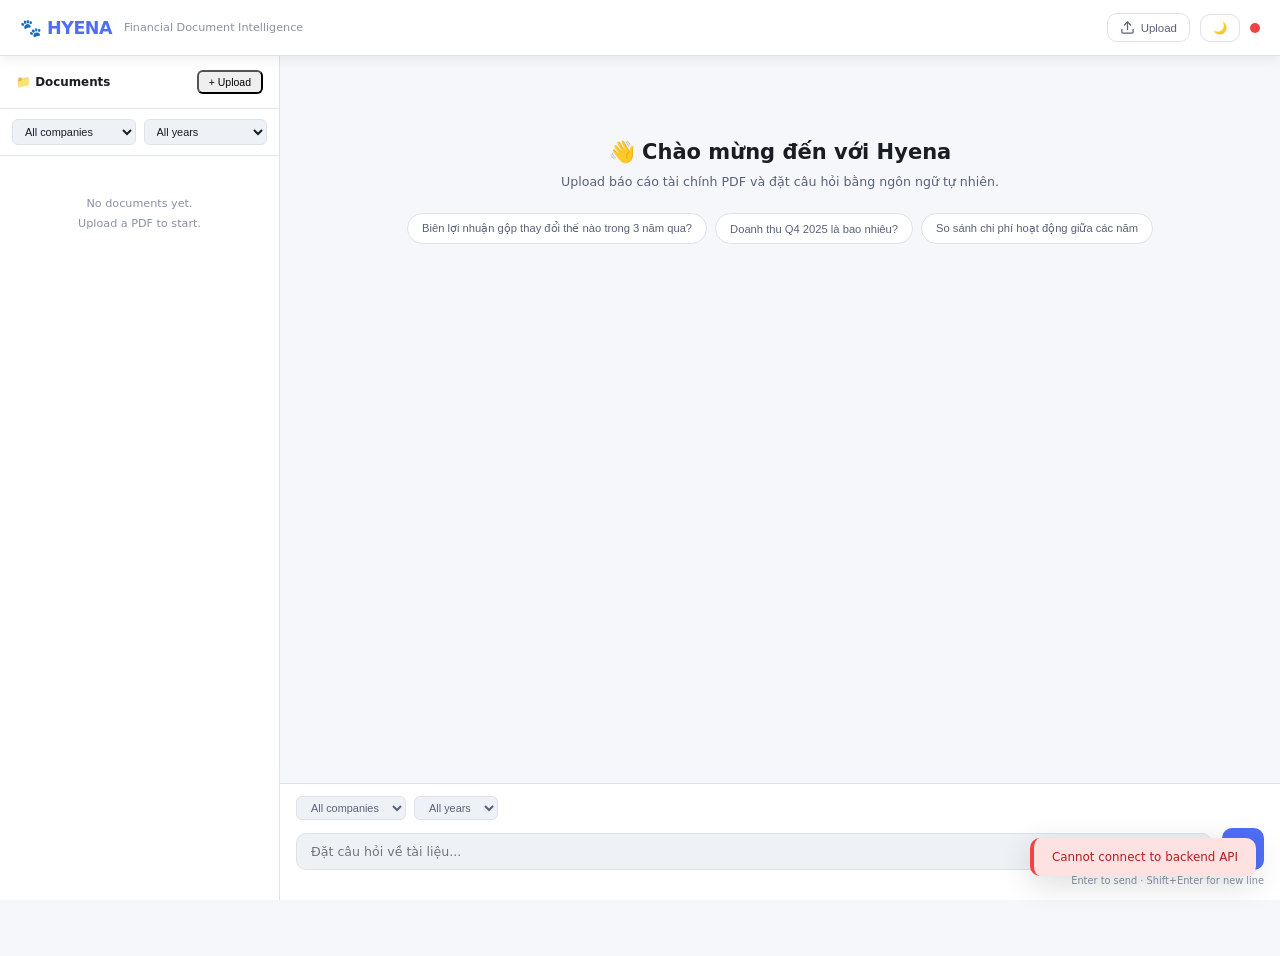
==== frontend/index.html @ 8129aebb "add: frontend" ====
<!DOCTYPE html>
<html lang="vi">
<head>
  <meta charset="UTF-8" />
  <meta name="viewport" content="width=device-width, initial-scale=1.0" />
  <title>� Hyena — Financial Document Intelligence</title>
  <link rel="stylesheet" href="css/style.css" />
  <link rel="stylesheet" href="css/components.css" />
</head>
<body class="light">

<!-- ═══════════════════════════════════════════════ HEADER ══ -->
<header class="topbar">
  <div class="topbar-left">
    <span class="logo">🐾 HYENA</span>
    <span class="tagline">Financial Document Intelligence</span>
  </div>
  <div class="topbar-right">
    <button class="btn-icon" id="btn-upload-header" title="Upload PDF">
      <svg viewBox="0 0 24 24"><path d="M21 15v4a2 2 0 0 1-2 2H5a2 2 0 0 1-2-2v-4"/><polyline points="17 8 12 3 7 8"/><line x1="12" y1="3" x2="12" y2="15"/></svg>
      Upload
    </button>
    <button class="btn-icon" id="btn-theme" title="Toggle theme">🌙</button>
    <div id="system-status" class="status-dot dot-checking" title="Checking system..."></div>
  </div>
</header>

<!-- ═══════════════════════════════════════════════ MAIN ══ -->
<main class="layout">

  <!-- ─────────────────── SIDEBAR ─── -->
  <aside class="sidebar" id="sidebar">
    <div class="sidebar-header">
      <span>📁 Documents</span>
      <button class="btn-sm" id="btn-upload-sidebar">+ Upload</button>
    </div>

    <div class="filter-bar">
      <select id="filter-company">
        <option value="">All companies</option>
      </select>
      <select id="filter-year">
        <option value="">All years</option>
      </select>
    </div>

    <div id="doc-list" class="doc-list">
      <div class="empty-state">No documents yet.<br/>Upload a PDF to start.</div>
    </div>
  </aside>

  <!-- ─────────────────── CHAT ─── -->
  <section class="chat-panel">
    <div id="chat-messages" class="chat-messages">
      <div class="welcome-msg">
        <h2>👋 Chào mừng đến với Hyena</h2>
        <p>Upload báo cáo tài chính PDF và đặt câu hỏi bằng ngôn ngữ tự nhiên.</p>
        <div class="example-queries">
          <button class="example-btn" data-q="Biên lợi nhuận gộp thay đổi thế nào trong 3 năm qua?">Biên lợi nhuận gộp thay đổi thế nào trong 3 năm qua?</button>
          <button class="example-btn" data-q="Doanh thu Q4 2025 là bao nhiêu?">Doanh thu Q4 2025 là bao nhiêu?</button>
          <button class="example-btn" data-q="So sánh chi phí hoạt động giữa các năm">So sánh chi phí hoạt động giữa các năm</button>
        </div>
      </div>
    </div>

    <div class="chat-input-area">
      <div class="chat-filters">
        <select id="chat-company" title="Filter by company">
          <option value="">All companies</option>
        </select>
        <select id="chat-year" title="Filter by year">
          <option value="">All years</option>
        </select>
      </div>
      <div class="chat-input-row">
        <textarea id="chat-input" placeholder="Đặt câu hỏi về tài liệu..." rows="1"></textarea>
        <button id="btn-send" class="btn-send" title="Send (Enter)">
          <svg viewBox="0 0 24 24"><line x1="22" y1="2" x2="11" y2="13"/><polygon points="22 2 15 22 11 13 2 9 22 2"/></svg>
        </button>
      </div>
      <div class="chat-hint">Enter to send · Shift+Enter for new line</div>
    </div>
  </section>

</main>

<!-- ═══════════════════════════════════════════════ SOURCE VIEWER ══ -->
<div id="source-viewer" class="source-viewer hidden">
  <div class="source-viewer-header">
    <span id="source-viewer-title">📎 Sources</span>
    <button id="btn-close-sources">✕</button>
  </div>
  <div id="source-viewer-content" class="source-viewer-content"></div>
</div>

<!-- ═══════════════════════════════════════════════ UPLOAD MODAL ══ -->
<div id="upload-modal" class="modal hidden">
  <div class="modal-backdrop" id="modal-backdrop"></div>
  <div class="modal-box">
    <div class="modal-header">
      <h3>📄 Upload PDF</h3>
      <button id="btn-close-modal">✕</button>
    </div>

    <div id="drop-zone" class="drop-zone">
      <div class="drop-zone-inner">
        <svg viewBox="0 0 24 24" class="drop-icon"><path d="M21 15v4a2 2 0 0 1-2 2H5a2 2 0 0 1-2-2v-4"/><polyline points="17 8 12 3 7 8"/><line x1="12" y1="3" x2="12" y2="15"/></svg>
        <p>Kéo thả PDF vào đây</p>
        <span>hoặc</span>
        <label class="btn-primary btn-sm file-label">
          Chọn file
          <input type="file" id="file-input" accept=".pdf" hidden />
        </label>
      </div>
    </div>

    <div id="upload-form" class="upload-form hidden">
      <div id="selected-file" class="selected-file"></div>
      <div class="form-row">
        <label>Công ty *</label>
        <input type="text" id="input-company" placeholder="Vinamilk" required />
      </div>
      <div class="form-row">
        <label>Năm *</label>
        <input type="number" id="input-year" placeholder="2025" min="2000" max="2030" required />
      </div>
      <div class="form-row">
        <label>Quý</label>
        <select id="input-quarter">
          <option value="">Cả năm</option>
          <option value="Q1">Q1</option>
          <option value="Q2">Q2</option>
          <option value="Q3">Q3</option>
          <option value="Q4">Q4</option>
        </select>
      </div>
      <div class="form-actions">
        <button id="btn-cancel-upload" class="btn-secondary">Huỷ</button>
        <button id="btn-submit-upload" class="btn-primary">🚀 Upload & Process</button>
      </div>
    </div>

    <div id="upload-progress" class="upload-progress hidden">
      <div class="progress-icon">⏳</div>
      <p id="upload-status-text">Đang upload...</p>
      <div class="progress-bar-wrap"><div id="progress-bar" class="progress-bar"></div></div>
      <p id="upload-doc-id" class="upload-doc-id"></p>
    </div>
  </div>
</div>

<!-- ═══════════════════════════════════════════════ TOAST ══ -->
<div id="toast-container" class="toast-container"></div>

<script src="js/utils.js"></script>
<script src="js/api.js"></script>
<script src="js/upload.js"></script>
<script src="js/chat.js"></script>
<script src="js/app.js"></script>
</body>
</html>
---- frontend/css/style.css ----
/* ═══════════════════════════════════════ RESET & TOKENS ══ */
*, *::before, *::after { box-sizing: border-box; margin: 0; padding: 0; }

:root {
  --bg:        #f5f7fa;
  --bg2:       #ffffff;
  --bg3:       #eef1f6;
  --border:    #dde1ea;
  --text:      #1a1d23;
  --text2:     #5a6278;
  --text3:     #8891a8;
  --primary:   #4f6ef7;
  --primary-h: #3a58e0;
  --success:   #22c55e;
  --warning:   #f59e0b;
  --error:     #ef4444;
  --radius:    10px;
  --shadow:    0 2px 12px rgba(0,0,0,.08);
  --shadow-lg: 0 8px 32px rgba(0,0,0,.14);
  --transition: 0.18s ease;
  --sidebar-w: 280px;
  --topbar-h:  56px;
  --font:      'Inter', system-ui, -apple-system, sans-serif;
}

body.dark {
  --bg:        #0f1117;
  --bg2:       #1a1d27;
  --bg3:       #22263a;
  --border:    #2e3347;
  --text:      #e8eaf0;
  --text2:     #9aa0b8;
  --text3:     #5a6278;
  --shadow:    0 2px 12px rgba(0,0,0,.3);
  --shadow-lg: 0 8px 32px rgba(0,0,0,.5);
}

html { font-size: 14px; }
body { font-family: var(--font); background: var(--bg); color: var(--text); height: 100vh; overflow: hidden; }

/* ═══════════════════════════════════════ SCROLLBAR ══ */
::-webkit-scrollbar { width: 6px; height: 6px; }
::-webkit-scrollbar-track { background: transparent; }
::-webkit-scrollbar-thumb { background: var(--border); border-radius: 3px; }

/* ═══════════════════════════════════════ TOPBAR ══ */
.topbar {
  height: var(--topbar-h);
  background: var(--bg2);
  border-bottom: 1px solid var(--border);
  display: flex;
  align-items: center;
  justify-content: space-between;
  padding: 0 20px;
  position: fixed; top: 0; left: 0; right: 0; z-index: 100;
  box-shadow: var(--shadow);
}

.topbar-left { display: flex; align-items: center; gap: 12px; }
.logo { font-size: 1.25rem; font-weight: 700; color: var(--primary); letter-spacing: -0.5px; }
.tagline { font-size: 0.8rem; color: var(--text3); display: none; }
@media (min-width: 640px) { .tagline { display: block; } }

.topbar-right { display: flex; align-items: center; gap: 10px; }

/* ═══════════════════════════════════════ LAYOUT ══ */
.layout {
  display: flex;
  height: calc(100vh - var(--topbar-h));
  margin-top: var(--topbar-h);
}

/* ═══════════════════════════════════════ SIDEBAR ══ */
.sidebar {
  width: var(--sidebar-w);
  background: var(--bg2);
  border-right: 1px solid var(--border);
  display: flex;
  flex-direction: column;
  flex-shrink: 0;
  overflow: hidden;
}

.sidebar-header {
  padding: 14px 16px;
  font-weight: 600;
  font-size: 0.85rem;
  border-bottom: 1px solid var(--border);
  display: flex;
  align-items: center;
  justify-content: space-between;
  color: var(--text);
}

.filter-bar {
  padding: 10px 12px;
  display: flex;
  gap: 8px;
  border-bottom: 1px solid var(--border);
}

.filter-bar select {
  flex: 1;
  padding: 5px 8px;
  border-radius: 6px;
  border: 1px solid var(--border);
  background: var(--bg3);
  color: var(--text);
  font-size: 0.78rem;
  cursor: pointer;
}

.doc-list { flex: 1; overflow-y: auto; padding: 8px; }

/* ═══════════════════════════════════════ CHAT PANEL ══ */
.chat-panel {
  flex: 1;
  display: flex;
  flex-direction: column;
  overflow: hidden;
  background: var(--bg);
}

.chat-messages {
  flex: 1;
  overflow-y: auto;
  padding: 24px 20px;
  display: flex;
  flex-direction: column;
  gap: 16px;
}

.chat-input-area {
  border-top: 1px solid var(--border);
  background: var(--bg2);
  padding: 12px 16px 14px;
}

.chat-filters {
  display: flex;
  gap: 8px;
  margin-bottom: 8px;
}

.chat-filters select {
  padding: 4px 10px;
  border-radius: 6px;
  border: 1px solid var(--border);
  background: var(--bg3);
  color: var(--text2);
  font-size: 0.78rem;
  cursor: pointer;
}

.chat-input-row {
  display: flex;
  gap: 10px;
  align-items: flex-end;
}

.chat-input-row textarea {
  flex: 1;
  padding: 10px 14px;
  border: 1px solid var(--border);
  border-radius: var(--radius);
  background: var(--bg3);
  color: var(--text);
  font-family: var(--font);
  font-size: 0.9rem;
  resize: none;
  max-height: 120px;
  overflow-y: auto;
  transition: border-color var(--transition);
}

.chat-input-row textarea:focus {
  outline: none;
  border-color: var(--primary);
}

.chat-hint { font-size: 0.7rem; color: var(--text3); margin-top: 5px; text-align: right; }

/* ═══════════════════════════════════════ BUTTONS ══ */
.btn-primary {
  background: var(--primary);
  color: #fff;
  border: none;
  border-radius: var(--radius);
  padding: 8px 18px;
  font-size: 0.85rem;
  font-weight: 600;
  cursor: pointer;
  transition: background var(--transition);
}
.btn-primary:hover { background: var(--primary-h); }

.btn-secondary {
  background: var(--bg3);
  color: var(--text2);
  border: 1px solid var(--border);
  border-radius: var(--radius);
  padding: 8px 16px;
  font-size: 0.85rem;
  cursor: pointer;
  transition: background var(--transition);
}
.btn-secondary:hover { background: var(--border); }

.btn-sm { font-size: 0.75rem; padding: 4px 10px; border-radius: 6px; }

.btn-icon {
  display: flex; align-items: center; gap: 6px;
  background: transparent;
  border: 1px solid var(--border);
  border-radius: var(--radius);
  padding: 6px 12px;
  color: var(--text2);
  font-size: 0.82rem;
  cursor: pointer;
  transition: all var(--transition);
}
.btn-icon:hover { background: var(--bg3); color: var(--text); }
.btn-icon svg { width: 15px; height: 15px; stroke: currentColor; fill: none; stroke-width: 2; stroke-linecap: round; stroke-linejoin: round; }

.btn-send {
  width: 42px; height: 42px;
  background: var(--primary);
  color: #fff;
  border: none;
  border-radius: var(--radius);
  display: flex; align-items: center; justify-content: center;
  cursor: pointer;
  flex-shrink: 0;
  transition: background var(--transition), transform var(--transition);
}
.btn-send:hover { background: var(--primary-h); }
.btn-send:active { transform: scale(0.94); }
.btn-send svg { width: 17px; height: 17px; stroke: #fff; fill: none; stroke-width: 2; stroke-linecap: round; stroke-linejoin: round; }
.btn-send:disabled { background: var(--bg3); cursor: not-allowed; }
.btn-send:disabled svg { stroke: var(--text3); }

/* ═══════════════════════════════════════ STATUS DOT ══ */
.status-dot { width: 10px; height: 10px; border-radius: 50%; flex-shrink: 0; }
.dot-ok      { background: var(--success); box-shadow: 0 0 6px var(--success); }
.dot-error   { background: var(--error); }
.dot-checking { background: var(--warning); animation: pulse 1.5s infinite; }
@keyframes pulse { 0%,100%{opacity:1} 50%{opacity:.4} }

/* ═══════════════════════════════════════ MODAL ══ */
.modal { position: fixed; inset: 0; z-index: 200; display: flex; align-items: center; justify-content: center; }
.modal.hidden { display: none; }
.modal-backdrop { position: absolute; inset: 0; background: rgba(0,0,0,.45); backdrop-filter: blur(3px); }
.modal-box {
  position: relative; z-index: 1;
  background: var(--bg2);
  border: 1px solid var(--border);
  border-radius: 14px;
  width: 480px; max-width: 95vw;
  box-shadow: var(--shadow-lg);
  overflow: hidden;
}
.modal-header {
  padding: 16px 20px;
  border-bottom: 1px solid var(--border);
  display: flex; justify-content: space-between; align-items: center;
  font-weight: 600;
}
.modal-header button { background: none; border: none; font-size: 1.1rem; cursor: pointer; color: var(--text2); padding: 2px 6px; border-radius: 4px; }
.modal-header button:hover { background: var(--bg3); }

/* ═══════════════════════════════════════ TOAST ══ */
.toast-container { position: fixed; bottom: 24px; right: 24px; z-index: 999; display: flex; flex-direction: column; gap: 8px; }
.toast {
  padding: 12px 18px;
  border-radius: var(--radius);
  font-size: 0.85rem;
  font-weight: 500;
  box-shadow: var(--shadow-lg);
  animation: slideIn .25s ease;
  max-width: 340px;
}
.toast-success { background: #dcfce7; color: #15803d; border-left: 4px solid var(--success); }
.toast-error   { background: #fee2e2; color: #b91c1c; border-left: 4px solid var(--error); }
.toast-info    { background: #dbeafe; color: #1d4ed8; border-left: 4px solid var(--primary); }
body.dark .toast-success { background: #14532d; color: #86efac; }
body.dark .toast-error   { background: #450a0a; color: #fca5a5; }
body.dark .toast-info    { background: #1e3a5f; color: #93c5fd; }
@keyframes slideIn { from { opacity:0; transform: translateX(20px); } to { opacity:1; transform: translateX(0); } }

/* ═══════════════════════════════════════ HIDDEN ══ */
.hidden { display: none !important; }
---- frontend/css/components.css ----
/* ═══════════════════════════════════════ WELCOME ══ */
.welcome-msg {
  text-align: center;
  padding: 60px 20px 40px;
  color: var(--text2);
}
.welcome-msg h2 { font-size: 1.5rem; margin-bottom: 10px; color: var(--text); }
.welcome-msg p  { font-size: 0.9rem; margin-bottom: 24px; }

.example-queries { display: flex; flex-wrap: wrap; gap: 8px; justify-content: center; }
.example-btn {
  padding: 8px 14px;
  border: 1px solid var(--border);
  border-radius: 20px;
  background: var(--bg2);
  color: var(--text2);
  font-size: 0.8rem;
  cursor: pointer;
  transition: all var(--transition);
}
.example-btn:hover { border-color: var(--primary); color: var(--primary); background: var(--bg3); }

/* ═══════════════════════════════════════ CHAT BUBBLES ══ */
.msg { display: flex; gap: 10px; max-width: 760px; width: 100%; }
.msg.user { flex-direction: row-reverse; align-self: flex-end; }
.msg.assistant { align-self: flex-start; }

.msg-avatar {
  width: 32px; height: 32px;
  border-radius: 50%;
  flex-shrink: 0;
  display: flex; align-items: center; justify-content: center;
  font-size: 0.9rem;
  font-weight: 700;
}
.msg.user .msg-avatar      { background: var(--primary); color: #fff; }
.msg.assistant .msg-avatar { background: var(--bg3); color: var(--text); }

.msg-body { display: flex; flex-direction: column; gap: 6px; min-width: 0; }

.msg-bubble {
  padding: 12px 16px;
  border-radius: 14px;
  font-size: 0.88rem;
  line-height: 1.6;
  word-break: break-word;
}
.msg.user .msg-bubble {
  background: var(--primary);
  color: #fff;
  border-bottom-right-radius: 4px;
}
.msg.assistant .msg-bubble {
  background: var(--bg2);
  border: 1px solid var(--border);
  color: var(--text);
  border-bottom-left-radius: 4px;
}

/* Markdown trong bubble */
.msg-bubble p  { margin-bottom: 8px; }
.msg-bubble p:last-child { margin-bottom: 0; }
.msg-bubble strong { font-weight: 600; }
.msg-bubble ul, .msg-bubble ol { padding-left: 18px; margin-bottom: 8px; }
.msg-bubble li { margin-bottom: 3px; }
.msg-bubble code {
  background: var(--bg3);
  padding: 1px 5px;
  border-radius: 4px;
  font-family: 'Fira Code', monospace;
  font-size: 0.82em;
}
.msg.user .msg-bubble code { background: rgba(255,255,255,.2); }
.msg-bubble pre {
  background: var(--bg3);
  padding: 10px;
  border-radius: 6px;
  overflow-x: auto;
  margin: 8px 0;
}
.msg-bubble table { border-collapse: collapse; width: 100%; margin: 10px 0; font-size: 0.82em; }
.msg-bubble th, .msg-bubble td { border: 1px solid var(--border); padding: 6px 10px; text-align: left; }
.msg-bubble th { background: var(--bg3); font-weight: 600; }

/* Citations */
.msg-citations {
  display: flex; flex-wrap: wrap; gap: 6px; padding-top: 2px;
}
.citation-tag {
  padding: 3px 10px;
  background: var(--bg3);
  border: 1px solid var(--border);
  border-radius: 12px;
  font-size: 0.75rem;
  color: var(--text2);
  cursor: pointer;
  transition: all var(--transition);
}
.citation-tag:hover { border-color: var(--primary); color: var(--primary); }
.citation-tag.type-table  { border-color: #a855f7; color: #a855f7; background: #faf5ff; }
.citation-tag.type-image  { border-color: #f59e0b; color: #b45309; background: #fffbeb; }
.citation-tag.type-text   { border-color: var(--primary); color: var(--primary); background: #eff6ff; }
body.dark .citation-tag.type-table  { background: #2e1a47; }
body.dark .citation-tag.type-image  { background: #2d1f00; }
body.dark .citation-tag.type-text   { background: #1a2744; }

/* Typing indicator */
.typing-dots { display: flex; gap: 4px; padding: 14px 16px; }
.typing-dots span {
  width: 7px; height: 7px;
  border-radius: 50%;
  background: var(--text3);
  animation: bounce 1.2s infinite;
}
.typing-dots span:nth-child(2) { animation-delay: .2s; }
.typing-dots span:nth-child(3) { animation-delay: .4s; }
@keyframes bounce { 0%,80%,100%{ transform:translateY(0) } 40%{ transform:translateY(-6px) } }

/* ═══════════════════════════════════════ DOC LIST ITEM ══ */
.doc-item {
  padding: 10px 12px;
  border-radius: 8px;
  cursor: pointer;
  border: 1px solid transparent;
  transition: all var(--transition);
  margin-bottom: 4px;
}
.doc-item:hover { background: var(--bg3); border-color: var(--border); }
.doc-item.active { background: #eff6ff; border-color: var(--primary); }
body.dark .doc-item.active { background: #1a2744; }

.doc-item-header { display: flex; align-items: center; justify-content: space-between; margin-bottom: 3px; }
.doc-item-name { font-size: 0.82rem; font-weight: 500; color: var(--text); white-space: nowrap; overflow: hidden; text-overflow: ellipsis; max-width: 160px; }
.doc-item-meta { font-size: 0.72rem; color: var(--text3); }
.doc-item-badges { display: flex; gap: 4px; flex-wrap: wrap; margin-top: 4px; }

.badge {
  padding: 2px 7px;
  border-radius: 10px;
  font-size: 0.68rem;
  font-weight: 500;
}
.badge-company  { background: #dbeafe; color: #1d4ed8; }
.badge-year     { background: #dcfce7; color: #15803d; }
.badge-quarter  { background: #fef3c7; color: #92400e; }
.badge-chunks   { background: var(--bg3); color: var(--text3); }
body.dark .badge-company { background: #1e3a5f; color: #93c5fd; }
body.dark .badge-year    { background: #14532d; color: #86efac; }
body.dark .badge-quarter { background: #451a03; color: #fcd34d; }

.doc-status {
  font-size: 0.72rem;
  padding: 1px 6px;
  border-radius: 8px;
  font-weight: 500;
}
.status-pending    { background: #fef3c7; color: #92400e; }
.status-processing { background: #dbeafe; color: #1d4ed8; animation: pulse 1.5s infinite; }
.status-completed  { background: #dcfce7; color: #15803d; }
.status-failed     { background: #fee2e2; color: #b91c1c; }

.empty-state { color: var(--text3); font-size: 0.8rem; text-align: center; padding: 30px 10px; line-height: 1.8; }

/* ═══════════════════════════════════════ DROP ZONE ══ */
.drop-zone {
  margin: 20px;
  border: 2px dashed var(--border);
  border-radius: var(--radius);
  transition: all var(--transition);
}
.drop-zone.dragover { border-color: var(--primary); background: #eff6ff; }
body.dark .drop-zone.dragover { background: #1a2744; }
.drop-zone-inner {
  display: flex; flex-direction: column; align-items: center;
  gap: 10px; padding: 36px 20px;
  color: var(--text3); font-size: 0.85rem;
}
.drop-icon { width: 40px; height: 40px; stroke: var(--text3); fill: none; stroke-width: 1.5; stroke-linecap: round; stroke-linejoin: round; }

/* Upload form */
.upload-form { padding: 0 20px 20px; }
.selected-file {
  padding: 10px 14px;
  background: var(--bg3);
  border-radius: 8px;
  font-size: 0.82rem;
  color: var(--text2);
  margin-bottom: 14px;
  word-break: break-all;
}
.form-row { margin-bottom: 12px; }
.form-row label { display: block; font-size: 0.78rem; font-weight: 600; color: var(--text2); margin-bottom: 5px; }
.form-row input, .form-row select {
  width: 100%;
  padding: 8px 12px;
  border: 1px solid var(--border);
  border-radius: 8px;
  background: var(--bg3);
  color: var(--text);
  font-size: 0.85rem;
}
.form-row input:focus, .form-row select:focus { outline: none; border-color: var(--primary); }
.form-actions { display: flex; justify-content: flex-end; gap: 10px; margin-top: 16px; }

.file-label {
  cursor: pointer;
  display: inline-block;
}

/* Progress */
.upload-progress {
  padding: 30px 24px;
  text-align: center;
}
.progress-icon { font-size: 2rem; margin-bottom: 10px; }
.upload-progress p { color: var(--text2); font-size: 0.85rem; margin-bottom: 12px; }
.progress-bar-wrap { height: 6px; background: var(--bg3); border-radius: 3px; overflow: hidden; margin-bottom: 10px; }
.progress-bar { height: 100%; background: var(--primary); width: 0%; transition: width .4s ease; border-radius: 3px; }
.upload-doc-id { font-size: 0.72rem; color: var(--text3); word-break: break-all; }

/* ═══════════════════════════════════════ SOURCE VIEWER ══ */
.source-viewer {
  position: fixed;
  bottom: 0; left: 0; right: 0;
  height: 260px;
  background: var(--bg2);
  border-top: 2px solid var(--border);
  z-index: 150;
  display: flex;
  flex-direction: column;
  box-shadow: 0 -4px 20px rgba(0,0,0,.1);
  transition: transform .25s ease;
}
.source-viewer-header {
  padding: 10px 16px;
  border-bottom: 1px solid var(--border);
  display: flex; justify-content: space-between; align-items: center;
  font-weight: 600; font-size: 0.85rem;
  flex-shrink: 0;
}
.source-viewer-header button {
  background: none; border: none; cursor: pointer; color: var(--text2); font-size: 1rem; padding: 2px 6px;
  border-radius: 4px;
}
.source-viewer-header button:hover { background: var(--bg3); }
.source-viewer-content {
  flex: 1; overflow-y: auto;
  padding: 12px 16px;
  display: flex; gap: 12px; flex-wrap: wrap;
}

.source-card {
  background: var(--bg3);
  border: 1px solid var(--border);
  border-radius: 8px;
  padding: 12px 14px;
  min-width: 280px;
  max-width: 380px;
  flex-shrink: 0;
}
.source-card-header {
  display: flex; align-items: center; gap: 8px;
  margin-bottom: 8px;
  font-size: 0.78rem; font-weight: 600; color: var(--text2);
}
.source-card-body { font-size: 0.8rem; color: var(--text); line-height: 1.5; white-space: pre-wrap; word-break: break-word; }
.source-card-body.table-content { font-family: 'Fira Code', monospace; font-size: 0.75rem; overflow-x: auto; }
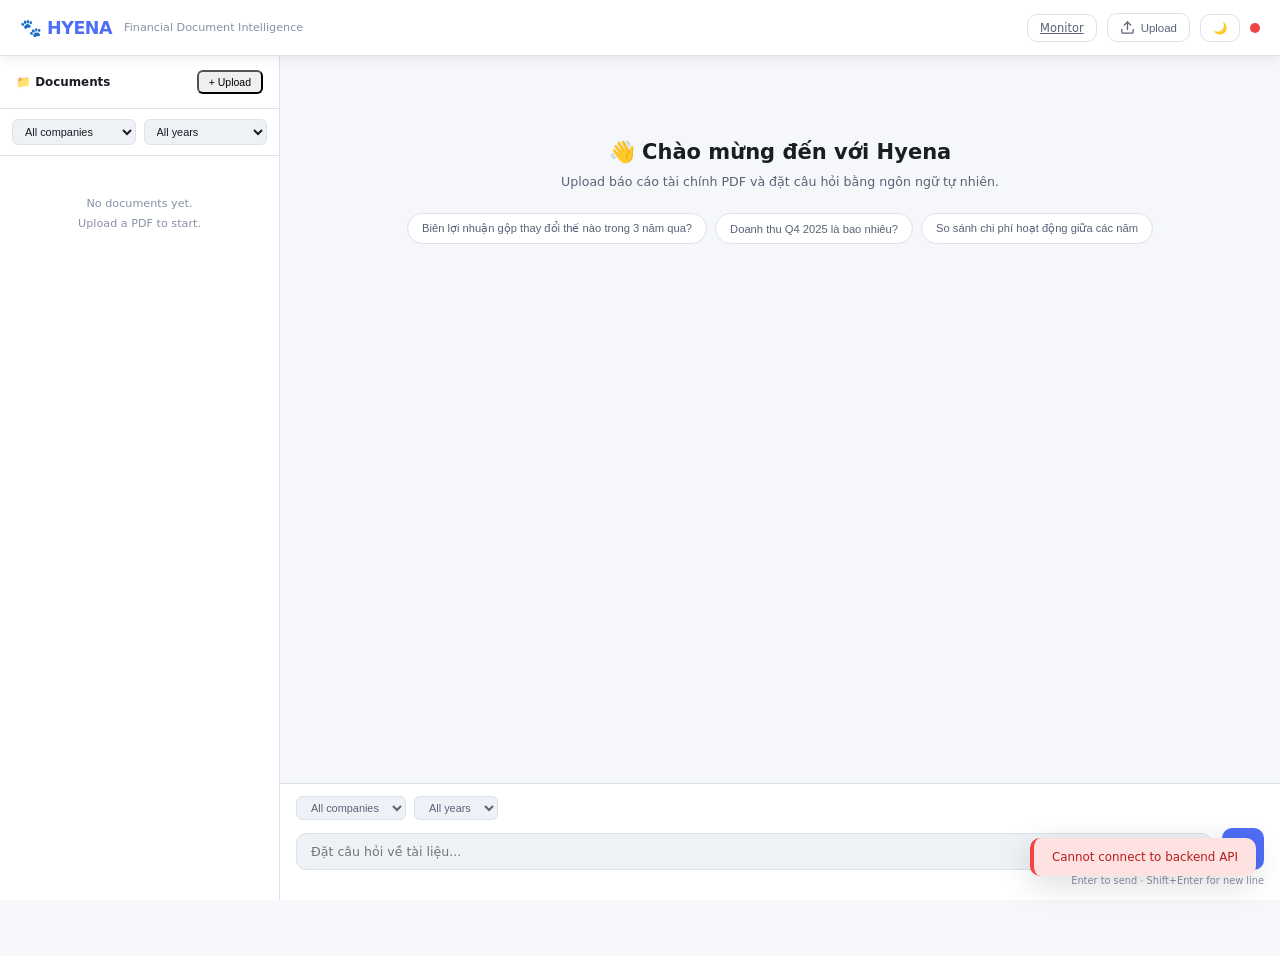
==== commit d9f83c5b: "add: logs mornitoring" ====
--- a/frontend/index.html
+++ b/frontend/index.html
@@ -3,7 +3,7 @@
 <head>
   <meta charset="UTF-8" />
   <meta name="viewport" content="width=device-width, initial-scale=1.0" />
-  <title>� Hyena — Financial Document Intelligence</title>
+  <title>🐾 Hyena — Financial Document Intelligence</title>
   <link rel="stylesheet" href="css/style.css" />
   <link rel="stylesheet" href="css/components.css" />
 </head>
@@ -16,6 +16,7 @@
     <span class="tagline">Financial Document Intelligence</span>
   </div>
   <div class="topbar-right">
+    <a class="btn-icon" href="/monitor.html" title="Open monitor">Monitor</a>
     <button class="btn-icon" id="btn-upload-header" title="Upload PDF">
       <svg viewBox="0 0 24 24"><path d="M21 15v4a2 2 0 0 1-2 2H5a2 2 0 0 1-2-2v-4"/><polyline points="17 8 12 3 7 8"/><line x1="12" y1="3" x2="12" y2="15"/></svg>
       Upload
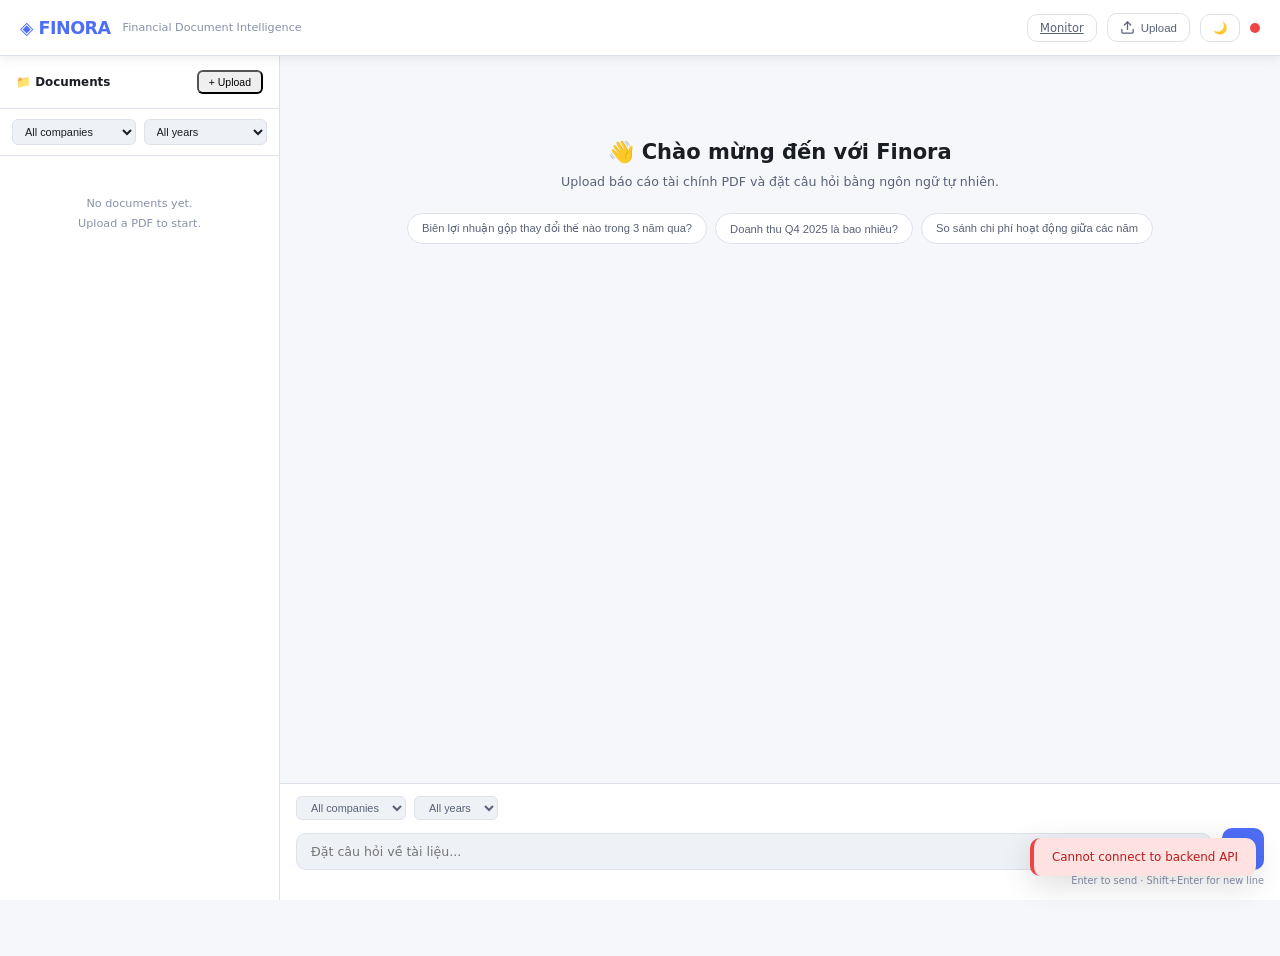
==== commit f69ef3d9: "update" ====
--- a/frontend/index.html
+++ b/frontend/index.html
@@ -3,7 +3,7 @@
 <head>
   <meta charset="UTF-8" />
   <meta name="viewport" content="width=device-width, initial-scale=1.0" />
-  <title>🐾 Hyena — Financial Document Intelligence</title>
+  <title>Finora — Financial Document Intelligence</title>
   <link rel="stylesheet" href="css/style.css" />
   <link rel="stylesheet" href="css/components.css" />
 </head>
@@ -12,7 +12,7 @@
 <!-- ═══════════════════════════════════════════════ HEADER ══ -->
 <header class="topbar">
   <div class="topbar-left">
-    <span class="logo">🐾 HYENA</span>
+    <span class="logo">◈ FINORA</span>
     <span class="tagline">Financial Document Intelligence</span>
   </div>
   <div class="topbar-right">
@@ -54,7 +54,7 @@
   <section class="chat-panel">
     <div id="chat-messages" class="chat-messages">
       <div class="welcome-msg">
-        <h2>👋 Chào mừng đến với Hyena</h2>
+        <h2>👋 Chào mừng đến với Finora</h2>
         <p>Upload báo cáo tài chính PDF và đặt câu hỏi bằng ngôn ngữ tự nhiên.</p>
         <div class="example-queries">
           <button class="example-btn" data-q="Biên lợi nhuận gộp thay đổi thế nào trong 3 năm qua?">Biên lợi nhuận gộp thay đổi thế nào trong 3 năm qua?</button>
--- a/frontend/css/components.css
+++ b/frontend/css/components.css
@@ -130,6 +130,7 @@
 body.dark .doc-item.active { background: #1a2744; }
 
 .doc-item-header { display: flex; align-items: center; justify-content: space-between; margin-bottom: 3px; }
+.doc-item-actions { display: flex; align-items: center; gap: 4px; }
 .doc-item-name { font-size: 0.82rem; font-weight: 500; color: var(--text); white-space: nowrap; overflow: hidden; text-overflow: ellipsis; max-width: 160px; }
 .doc-item-meta { font-size: 0.72rem; color: var(--text3); }
 .doc-item-badges { display: flex; gap: 4px; flex-wrap: wrap; margin-top: 4px; }
@@ -158,6 +159,18 @@
 .status-processing { background: #dbeafe; color: #1d4ed8; animation: pulse 1.5s infinite; }
 .status-completed  { background: #dcfce7; color: #15803d; }
 .status-failed     { background: #fee2e2; color: #b91c1c; }
+
+.doc-delete {
+  border: 0;
+  border-radius: 6px;
+  background: transparent;
+  color: var(--text3);
+  cursor: pointer;
+  padding: 3px 5px;
+  line-height: 1;
+}
+.doc-delete:hover:not(:disabled) { background: #fee2e2; color: #b91c1c; }
+.doc-delete:disabled { cursor: not-allowed; opacity: .35; }
 
 .empty-state { color: var(--text3); font-size: 0.8rem; text-align: center; padding: 30px 10px; line-height: 1.8; }
 
